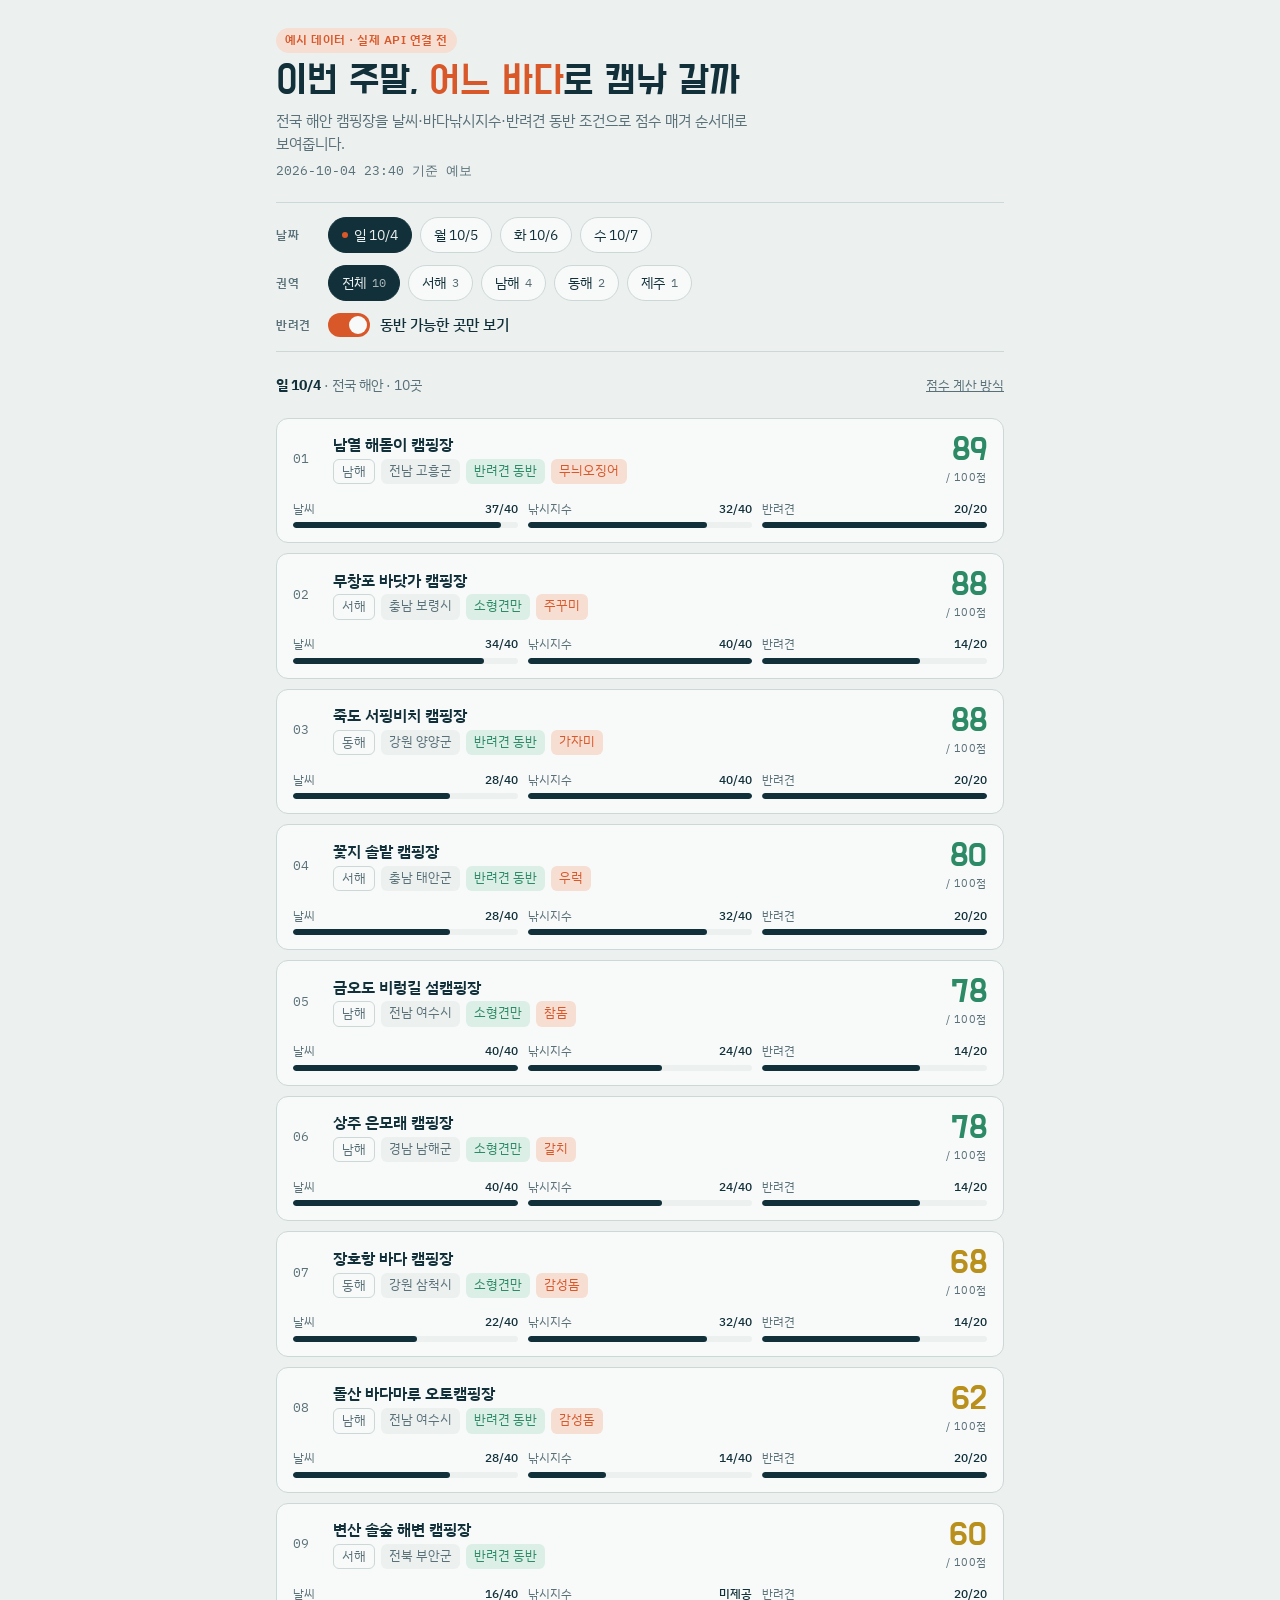
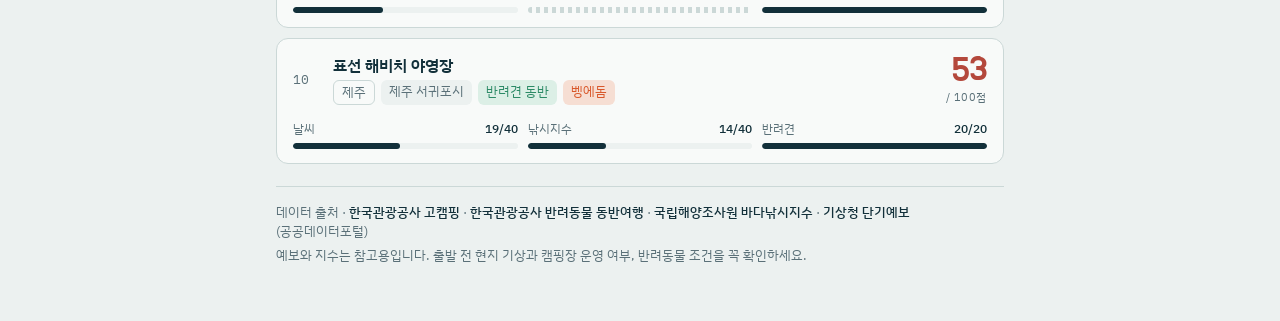
==== docs/index.html @ f3d90e6f "주말 바다캠낚 첫 커밋: 수집기, 웹페이지, 자동 업데이트" ====
<!doctype html>
<html lang="ko">
<head>
<meta charset="utf-8">
<meta name="viewport" content="width=device-width, initial-scale=1, viewport-fit=cover">
<title>주말 바다캠낚</title>
<meta name="description" content="전국 해안 캠핑장을 날씨·바다낚시지수·반려견 동반 조건으로 점수 매겨 보여줍니다.">
<link rel="preconnect" href="https://fonts.googleapis.com">
<link rel="stylesheet" href="https://fonts.googleapis.com/css2?family=Do+Hyeon&family=IBM+Plex+Sans+KR:wght@400;500;600&family=IBM+Plex+Mono:wght@400;500&display=swap">
<style>
/* Layout: 물때표처럼 촘촘한 한 줄 목록. 권역 → 시군 2단 필터, 카드를 누르면 그 자리에서 상세가 펼쳐진다. */
:root{
  --bg:#ECF1F0;--surface:#F8FAF9;--ink:#12303A;--muted:#5A7078;--line:#CBD8D7;
  --accent:#D9582A;--accent-soft:#F6DED3;
  --good:#2C8A66;--ok:#B8901B;--bad:#B4483C;
  --good-soft:#DCEFE6;--ok-soft:#F3EACB;--bad-soft:#F3DCD8;
  --f-display:"Do Hyeon","IBM Plex Sans KR",system-ui,sans-serif;
  --f-body:"IBM Plex Sans KR","Apple SD Gothic Neo","Malgun Gothic",system-ui,sans-serif;
  --f-mono:"IBM Plex Mono",ui-monospace,Menlo,monospace;
  color-scheme:light;
}
@media (prefers-color-scheme: dark){:root{
  --bg:#0D1C21;--surface:#132A31;--ink:#E3EEEC;--muted:#93ABB0;--line:#24434B;
  --accent:#F07A48;--accent-soft:#3A2419;--good:#5FC69A;--ok:#E2BE4E;--bad:#E9786A;
  --good-soft:#173A2E;--ok-soft:#3A3217;--bad-soft:#3E1F1B;color-scheme:dark}}

*{box-sizing:border-box}
html,body{margin:0}
body{background:var(--bg);color:var(--ink);font-family:var(--f-body);font-size:15px;line-height:1.55;padding-top:env(safe-area-inset-top,0px);word-break:keep-all;overflow-wrap:break-word}
[hidden]{display:none!important}
.wrap{max-width:760px;margin:0 auto;padding-inline:16px;padding-block:28px 56px;display:grid;gap:22px}
button{font:inherit;color:inherit}
a{color:inherit}
:focus-visible{outline:2px solid var(--accent);outline-offset:2px}

header{display:grid;gap:6px}
h1{font-family:var(--f-display);font-weight:400;font-size:clamp(30px,6vw,40px);line-height:1.1;margin:0;letter-spacing:-.01em;text-wrap:balance}
h1 em{font-style:normal;color:var(--accent)}
.sub{color:var(--muted);margin:0;max-width:60ch}
.badge{justify-self:start;font-size:12px;font-weight:600;letter-spacing:.04em;color:var(--accent);background:var(--accent-soft);padding:3px 9px;border-radius:999px}
.updated{font-size:12.5px;color:var(--muted);font-family:var(--f-mono)}

.controls{display:grid;gap:12px;padding-block:14px;border-block:1px solid var(--line)}
.row{display:flex;flex-wrap:wrap;gap:8px;align-items:center}
.lbl{font-size:12px;font-weight:600;letter-spacing:.06em;color:var(--muted);min-width:44px}
.chip{border:1px solid var(--line);background:var(--surface);padding:6px 13px;border-radius:999px;cursor:pointer;font-size:14px;display:inline-flex;align-items:center;gap:6px}
.chip[aria-pressed="true"]{background:var(--ink);color:var(--bg);border-color:var(--ink)}
.chip .c{font-family:var(--f-mono);font-size:11.5px;opacity:.7}
.chip .we{width:6px;height:6px;border-radius:50%;background:var(--accent)}
.chip.sm{padding:4px 11px;font-size:13px}
.sub-row{padding-left:52px}
@media (max-width:520px){.sub-row{padding-left:0}}
.toggle{display:inline-flex;align-items:center;gap:10px;cursor:pointer;font-weight:500}
.toggle input{position:absolute;opacity:0;width:1px;height:1px}
.sw{width:42px;height:24px;border-radius:999px;background:var(--line);position:relative;transition:background .2s}
.sw::after{content:"";position:absolute;top:3px;left:3px;width:18px;height:18px;border-radius:50%;background:var(--surface);transition:transform .2s}
.toggle input:checked + .sw{background:var(--accent)}
.toggle input:checked + .sw::after{transform:translateX(18px)}
.toggle input:focus-visible + .sw{outline:2px solid var(--accent);outline-offset:2px}

.summary{display:flex;justify-content:space-between;align-items:baseline;gap:8px;flex-wrap:wrap;font-size:14px;color:var(--muted)}
.summary b{color:var(--ink)}
.howto{background:none;border:none;color:var(--muted);text-decoration:underline;cursor:pointer;padding:0;font-size:13px}
.formula{font-size:13px;color:var(--muted);background:var(--surface);border:1px solid var(--line);border-radius:10px;padding:12px 14px;display:grid;gap:4px}
.formula p{margin:0}

ol.list{list-style:none;margin:0;padding:0;display:grid;gap:10px}
.card{background:var(--surface);border:1px solid var(--line);border-radius:12px;overflow:hidden}
.card.open{border-color:var(--ink)}
.head{width:100%;display:grid;grid-template-columns:auto 1fr auto;gap:14px;align-items:center;padding:14px 16px;background:none;border:none;text-align:left;cursor:pointer}
.rank{font-family:var(--f-mono);font-size:13px;color:var(--muted);width:26px}
.info{min-width:0;display:grid;gap:4px}
.name{font-weight:600;font-size:16px;line-height:1.3;overflow-wrap:anywhere}
.meta{display:flex;flex-wrap:wrap;gap:6px;font-size:12.5px}
.tag{padding:2px 8px;border-radius:6px;background:var(--bg);color:var(--muted)}
.tag.zone{background:transparent;border:1px solid var(--line)}
.tag.pet{background:var(--good-soft);color:var(--good)}
.tag.nopet{background:var(--bad-soft);color:var(--bad)}
.tag.fish{background:var(--accent-soft);color:var(--accent)}
.score{text-align:right;display:grid;justify-items:end;gap:2px}
.score .n{font-family:var(--f-display);font-size:34px;line-height:1;font-variant-numeric:tabular-nums}
.score .of{font-size:11px;color:var(--muted);letter-spacing:.05em}
.score.g .n{color:var(--good)}.score.o .n{color:var(--ok)}.score.b .n{color:var(--bad)}

.bars{display:grid;grid-template-columns:repeat(3,1fr);gap:10px;padding:0 16px 14px}
.bar{display:grid;gap:4px;font-size:12px;color:var(--muted)}
.bar .t{display:flex;justify-content:space-between;font-variant-numeric:tabular-nums}
.bar .t b{color:var(--ink);font-weight:500}
.track{height:6px;border-radius:3px;background:var(--bg);overflow:hidden}
.fill{height:100%;border-radius:3px;background:var(--ink)}
.bar.na .track{background:repeating-linear-gradient(90deg,var(--line) 0 4px,transparent 4px 8px)}

.detail{border-top:1px dashed var(--line);padding:16px;display:grid;gap:18px}
.detail h3{font-size:12px;font-weight:600;letter-spacing:.08em;color:var(--muted);margin:0 0 8px}
.cells{display:grid;grid-template-columns:repeat(4,1fr);gap:8px}
.cell{background:var(--bg);border-radius:8px;padding:8px 10px;display:grid;gap:2px}
.cell span{font-size:11.5px;color:var(--muted)}
.cell b{font-family:var(--f-mono);font-weight:500;font-size:15px;font-variant-numeric:tabular-nums}
.slots{display:grid;grid-template-columns:repeat(3,1fr);gap:8px}
.slot{border:1px solid var(--line);border-radius:8px;padding:8px 10px;font-size:13px;display:grid;gap:2px}
.slot .when{font-weight:600}
.slot .v{font-family:var(--f-mono);font-size:12.5px;color:var(--muted)}
.idx{display:inline-block;font-weight:600;padding:1px 8px;border-radius:5px;font-size:12.5px}
.idx.l5,.idx.l4{background:var(--good-soft);color:var(--good)}
.idx.l3{background:var(--ok-soft);color:var(--ok)}
.idx.l2,.idx.l1{background:var(--bad-soft);color:var(--bad)}
.p{font-size:14px;margin:0}
.p .d{font-family:var(--f-mono);color:var(--muted);font-size:13px}
ul.near{list-style:none;margin:0;padding:0;display:grid;gap:6px}
ul.near li{display:flex;justify-content:space-between;gap:10px;font-size:14px;padding-bottom:6px;border-bottom:1px solid var(--line)}
ul.near li:last-child{border-bottom:none}
ul.near .k{font-size:12px;color:var(--muted);margin-right:6px}
ul.near .d{font-family:var(--f-mono);color:var(--muted);font-size:13px;white-space:nowrap}
.links{display:flex;flex-wrap:wrap;gap:8px;align-items:center}
.cta{border:1px solid var(--ink);background:var(--ink);color:var(--bg);border-radius:8px;padding:8px 14px;font-size:13.5px;font-weight:500;cursor:pointer;text-decoration:none}
.tel{font-family:var(--f-mono);font-size:13px;color:var(--muted);user-select:all}
.more{justify-self:center;border:1px solid var(--line);background:var(--surface);border-radius:999px;padding:8px 18px;cursor:pointer}

.empty{background:var(--surface);border:1px dashed var(--line);border-radius:12px;padding:24px;text-align:center;color:var(--muted)}
footer{font-size:12.5px;color:var(--muted);display:grid;gap:4px;border-top:1px solid var(--line);padding-top:16px}
footer b{color:var(--ink);font-weight:500}

@media (max-width:520px){
  .bars{grid-template-columns:1fr}
  .cells{grid-template-columns:repeat(2,1fr)}
  .slots{grid-template-columns:1fr}
  .head{gap:10px;padding:12px 14px}
}
@media (prefers-reduced-motion:reduce){*{transition:none!important}}
</style>
</head>
<body>
<div class="wrap">
  <header>
    <span class="badge" id="demo-badge" hidden>예시 데이터 · 실제 API 연결 전</span>
    <h1>이번 주말, <em>어느 바다</em>로 캠낚 갈까</h1>
    <p class="sub">전국 해안 캠핑장을 날씨·바다낚시지수·반려견 동반 조건으로 점수 매겨 순서대로 보여줍니다.</p>
    <span class="updated" id="updated"></span>
  </header>

  <section class="controls" aria-label="조건">
    <div class="row" role="group" aria-label="날짜" id="dates"></div>
    <div class="row" role="group" aria-label="권역" id="zones"></div>
    <div class="row sub-row" role="group" aria-label="시군" id="cities" hidden></div>
    <div class="row">
      <span class="lbl">반려견</span>
      <label class="toggle" for="pet-only"><input type="checkbox" id="pet-only" checked><span class="sw" aria-hidden="true"></span>동반 가능한 곳만 보기</label>
    </div>
  </section>

  <div class="summary">
    <span id="summary">데이터를 불러오는 중…</span>
    <button class="howto" id="howto-btn" aria-expanded="false" aria-controls="formula">점수 계산 방식</button>
  </div>
  <div class="formula" id="formula" hidden>
    <p><b>날씨 40점</b> 낮 시간(06~21시) 최고 강수확률과 최대 풍속(4m/s 초과분)을 감점해 계산합니다.</p>
    <p><b>낚시 40점</b> 15km 안 가장 가까운 포인트의 바다낚시지수 5단계(매우좋음 40 · 좋음 32 · 보통 24 · 나쁨 14 · 매우나쁨 6).</p>
    <p><b>편의 20점</b> 반려견 전 견종 가능 20 · 소형견만 14 · 불가 8. 반려견 필터를 끄면 부대시설 수 기준으로 바뀝니다.</p>
    <p>낚시지수가 없는 곳은 날씨와 편의 60점을 100점으로 환산합니다.</p>
  </div>

  <ol class="list" id="list"></ol>
  <button class="more" id="more" hidden>더 보기</button>

  <footer>
    <span>데이터 출처 · <b>한국관광공사 고캠핑</b> · <b>한국관광공사 반려동물 동반여행</b> · <b>국립해양조사원 바다낚시지수</b> · <b>기상청 단기예보</b> (공공데이터포털)</span>
    <span>예보와 지수는 참고용입니다. 출발 전 현지 기상과 캠핑장 운영 여부, 반려동물 조건을 꼭 확인하세요.</span>
  </footer>
</div>

<script>
const ZONES=["서해","남해","동해","제주"];
const LV={"매우좋음":5,"좋음":4,"보통":3,"나쁨":2,"매우나쁨":1};
const PAGE=30;
let DATA=null;
const state={day:null,zone:"전체",city:"전체",petOnly:true,open:null,limit:PAGE};

function load(){try{const s=JSON.parse(localStorage.getItem("camnak")||"{}");
  if(s.zone)state.zone=s.zone;if(typeof s.petOnly==="boolean")state.petOnly=s.petOnly;}catch(e){}}
function save(){try{localStorage.setItem("camnak",JSON.stringify({zone:state.zone,city:state.city,petOnly:state.petOnly}))}catch(e){}}
const esc=s=>String(s??"").replace(/[&<>"']/g,c=>({"&":"&amp;","<":"&lt;",">":"&gt;",'"':"&quot;","'":"&#39;"}[c]));

function scoreOf(s){
  const d=s.days[state.day];
  const conv=state.petOnly?({all:20,small:14,none:8}[s.pet]):s.fac;
  if(d.fishScore==null)return{weather:d.weather,fish:null,conv,total:Math.round((d.weather+conv)/60*100)};
  return{weather:d.weather,fish:d.fishScore,conv,total:d.weather+d.fishScore+conv};
}
const visible=s=>(!state.petOnly||s.pet!=="none")&&s.days[state.day];
const petTag=s=>s.pet==="all"?'<span class="tag pet">반려견 동반</span>':s.pet==="small"?'<span class="tag pet">소형견만</span>':'<span class="tag nopet">반려견 불가</span>';
const bar=(label,v,max)=>v==null
  ?`<div class="bar na"><div class="t"><span>${label}</span><b>미제공</b></div><div class="track"></div></div>`
  :`<div class="bar"><div class="t"><span>${label}</span><b>${v}/${max}</b></div><div class="track"><div class="fill" style="width:${v/max*100}%"></div></div></div>`;
const tone=t=>t>=75?"g":t>=55?"o":"b";
const cell=(k,v)=>v==null||v===""?"":`<div class="cell"><span>${k}</span><b>${esc(v)}</b></div>`;

function renderFilters(){
  document.getElementById("dates").innerHTML='<span class="lbl">날짜</span>'+DATA.dates.map((d,i)=>
    `<button class="chip" id="d-${i}" data-day="${d.key}" aria-pressed="${state.day===d.key}">${d.weekend?'<span class="we" aria-label="주말"></span>':''}${d.label}</button>`).join("");
  const count=z=>DATA.sites.filter(s=>visible(s)&&(z==="전체"||s.zone===z)).length;
  document.getElementById("zones").innerHTML='<span class="lbl">권역</span>'+["전체",...ZONES].map((z,i)=>
    `<button class="chip" id="z-${i}" data-zone="${z}" aria-pressed="${state.zone===z}">${z}<span class="c">${count(z)}</span></button>`).join("");
  const row=document.getElementById("cities");
  if(state.zone==="전체"){row.hidden=true;row.innerHTML="";}
  else{
    const cities=[...new Set(DATA.sites.filter(s=>s.zone===state.zone&&visible(s)).map(s=>s.city))].sort();
    row.hidden=false;
    row.innerHTML=["전체",...cities].map((c,i)=>`<button class="chip sm" id="c-${i}" data-city="${esc(c)}" aria-pressed="${state.city===c}">${c==="전체"?state.zone+" 전체":esc(c)}</button>`).join("");
  }
  document.getElementById("pet-only").checked=state.petOnly;
}

function detailHtml(s,d){
  const f=d.fishScore!=null;
  let pointHtml;
  if(f)pointHtml=`<p class="p">${esc(s.point.name)} <span class="d">${s.point.km}km</span>${d.fishName?` · 대상어 ${esc(d.fishName)}`:""} · 낚시지수 <span class="idx l${LV[d.idx]||3}">${esc(d.idx)}</span></p>`;
  else if(s.point&&s.point.name)pointHtml=`<p class="p">${esc(s.point.name)} <span class="d">${s.point.km}km</span> · 이 날짜의 낚시지수가 아직 없어요.</p>`;
  else if(s.point)pointHtml=`<p class="p">반경 15km 안에 낚시지수 제공 포인트가 없어요 <span class="d">(가장 가까운 곳 ${s.point.km}km)</span>.</p>`;
  else pointHtml=`<p class="p">낚시지수는 곧 연결됩니다. 지금은 날씨와 편의 점수로만 순위를 매겼어요.</p>`;
  const near=s.near&&s.near.length
    ?`<ul class="near">${s.near.map(n=>`<li><span><span class="k">${esc(n[0])}</span>${esc(n[1])}</span><span class="d">${n[2]}km</span></li>`).join("")}</ul>`
    :`<p class="p">10km 안에 등록된 반려동물 동반 장소가 없어요.</p>`;
  const petNote=s.petRaw?` · 캠핑장 표기: ${esc(s.petRaw)}`:"";
  return `
    <div><h3>바다·날씨</h3><div class="cells">
      ${cell("강수확률",d.rain+" %")}${cell("최대 풍속",d.wind+" m/s")}${d.wave!=null?cell("파고",d.wave.toFixed(1)+" m"):""}
      ${d.tmax!=null?cell("기온",`${d.tmin}~${d.tmax} ℃`):""}${d.sea!=null?cell("수온",d.sea+" ℃"):""}${d.tide?cell("물때",d.tide):""}</div></div>
    <div><h3>시간대별 날씨</h3><div class="slots">${d.slots.map(x=>`<div class="slot"><span class="when">${x[0]}</span><span>${esc(x[1])}</span><span class="v">${esc(x[2])}</span></div>`).join("")}</div></div>
    <div><h3>가까운 낚시 포인트</h3>${pointHtml}</div>
    <div><h3>주변 반려동물 동반 장소${petNote}</h3>${near}</div>
    <div class="links">${s.link?`<a class="cta" href="${esc(s.link)}" target="_blank" rel="noopener">예약·홈페이지</a>`:""}${s.tel?`<span class="tel">${esc(s.tel)}</span>`:""}<span class="p" style="color:var(--muted);font-size:13px">${esc(s.addr)}</span></div>`;
}

function render(){
  renderFilters();
  const rows=DATA.sites.filter(s=>visible(s)&&(state.zone==="전체"||s.zone===state.zone)&&(state.city==="전체"||s.city===state.city))
    .map(s=>({s,sc:scoreOf(s)})).sort((a,b)=>b.sc.total-a.sc.total);
  const dl=DATA.dates.find(d=>d.key===state.day);
  const where=state.zone==="전체"?"전국 해안":state.city==="전체"?state.zone+" 권역":state.zone+" · "+state.city;
  document.getElementById("summary").innerHTML=`<b>${dl?dl.label:""}</b> · ${where} · ${rows.length}곳`;

  const list=document.getElementById("list");
  const more=document.getElementById("more");
  if(!rows.length){list.innerHTML='<li class="empty">조건에 맞는 캠핑장이 없어요. 권역을 넓히거나 반려견 필터를 꺼 보세요.</li>';more.hidden=true;return;}
  list.innerHTML=rows.slice(0,state.limit).map(({s,sc},i)=>{
    const d=s.days[state.day];const open=state.open===s.id;
    return `<li class="card${open?" open":""}">
      <button class="head" id="h-${s.id}" data-id="${s.id}" aria-expanded="${open}" aria-controls="x-${s.id}">
        <span class="rank">${String(i+1).padStart(2,"0")}</span>
        <span class="info"><span class="name">${esc(s.name)}</span>
          <span class="meta"><span class="tag zone">${s.zone}</span><span class="tag">${esc(s.area)}</span>${petTag(s)}${d.fishName?`<span class="tag fish">${esc(d.fishName)}</span>`:""}</span></span>
        <span class="score ${tone(sc.total)}"><span class="n">${sc.total}</span><span class="of">/ 100점</span></span>
      </button>
      <div class="bars">${bar("날씨",sc.weather,40)}${bar("낚시지수",sc.fish,40)}${bar(state.petOnly?"반려견":"편의시설",sc.conv,20)}</div>
      <div class="detail" id="x-${s.id}" ${open?"":"hidden"}>${open?detailHtml(s,d):""}</div></li>`;}).join("");
  more.hidden=rows.length<=state.limit;
  more.textContent=`더 보기 (${rows.length-state.limit}곳 남음)`;
}

document.addEventListener("click",e=>{
  const day=e.target.closest("[data-day]");if(day){state.day=day.dataset.day;render();return;}
  const z=e.target.closest("[data-zone]");if(z){state.zone=z.dataset.zone;state.city="전체";state.open=null;state.limit=PAGE;save();render();return;}
  const c=e.target.closest("[data-city]");if(c){state.city=c.dataset.city;state.open=null;state.limit=PAGE;save();render();return;}
  const h=e.target.closest(".head");if(h){state.open=state.open===h.dataset.id?null:h.dataset.id;render();document.getElementById("h-"+h.dataset.id)?.focus();return;}
});
document.getElementById("more").addEventListener("click",()=>{state.limit+=PAGE;render();});
document.getElementById("pet-only").addEventListener("change",e=>{state.petOnly=e.target.checked;save();render();});
document.getElementById("howto-btn").addEventListener("click",e=>{const f=document.getElementById("formula");f.hidden=!f.hidden;e.currentTarget.setAttribute("aria-expanded",String(!f.hidden));});

load();
fetch("data/sites.json",{cache:"no-cache"}).then(r=>{if(!r.ok)throw new Error(r.status);return r.json();}).then(d=>{
  DATA=d;
  document.getElementById("demo-badge").hidden=!d.demo;
  document.getElementById("updated").textContent=`${d.updated} 기준 예보`;
  const we=d.dates.find(x=>x.weekend);
  state.day=(we||d.dates[0]).key;
  if(!ZONES.includes(state.zone))state.zone="전체";
  render();
}).catch(()=>{document.getElementById("summary").textContent="데이터를 불러오지 못했어요. 잠시 후 새로고침해 주세요.";});
</script>
</body>
</html>
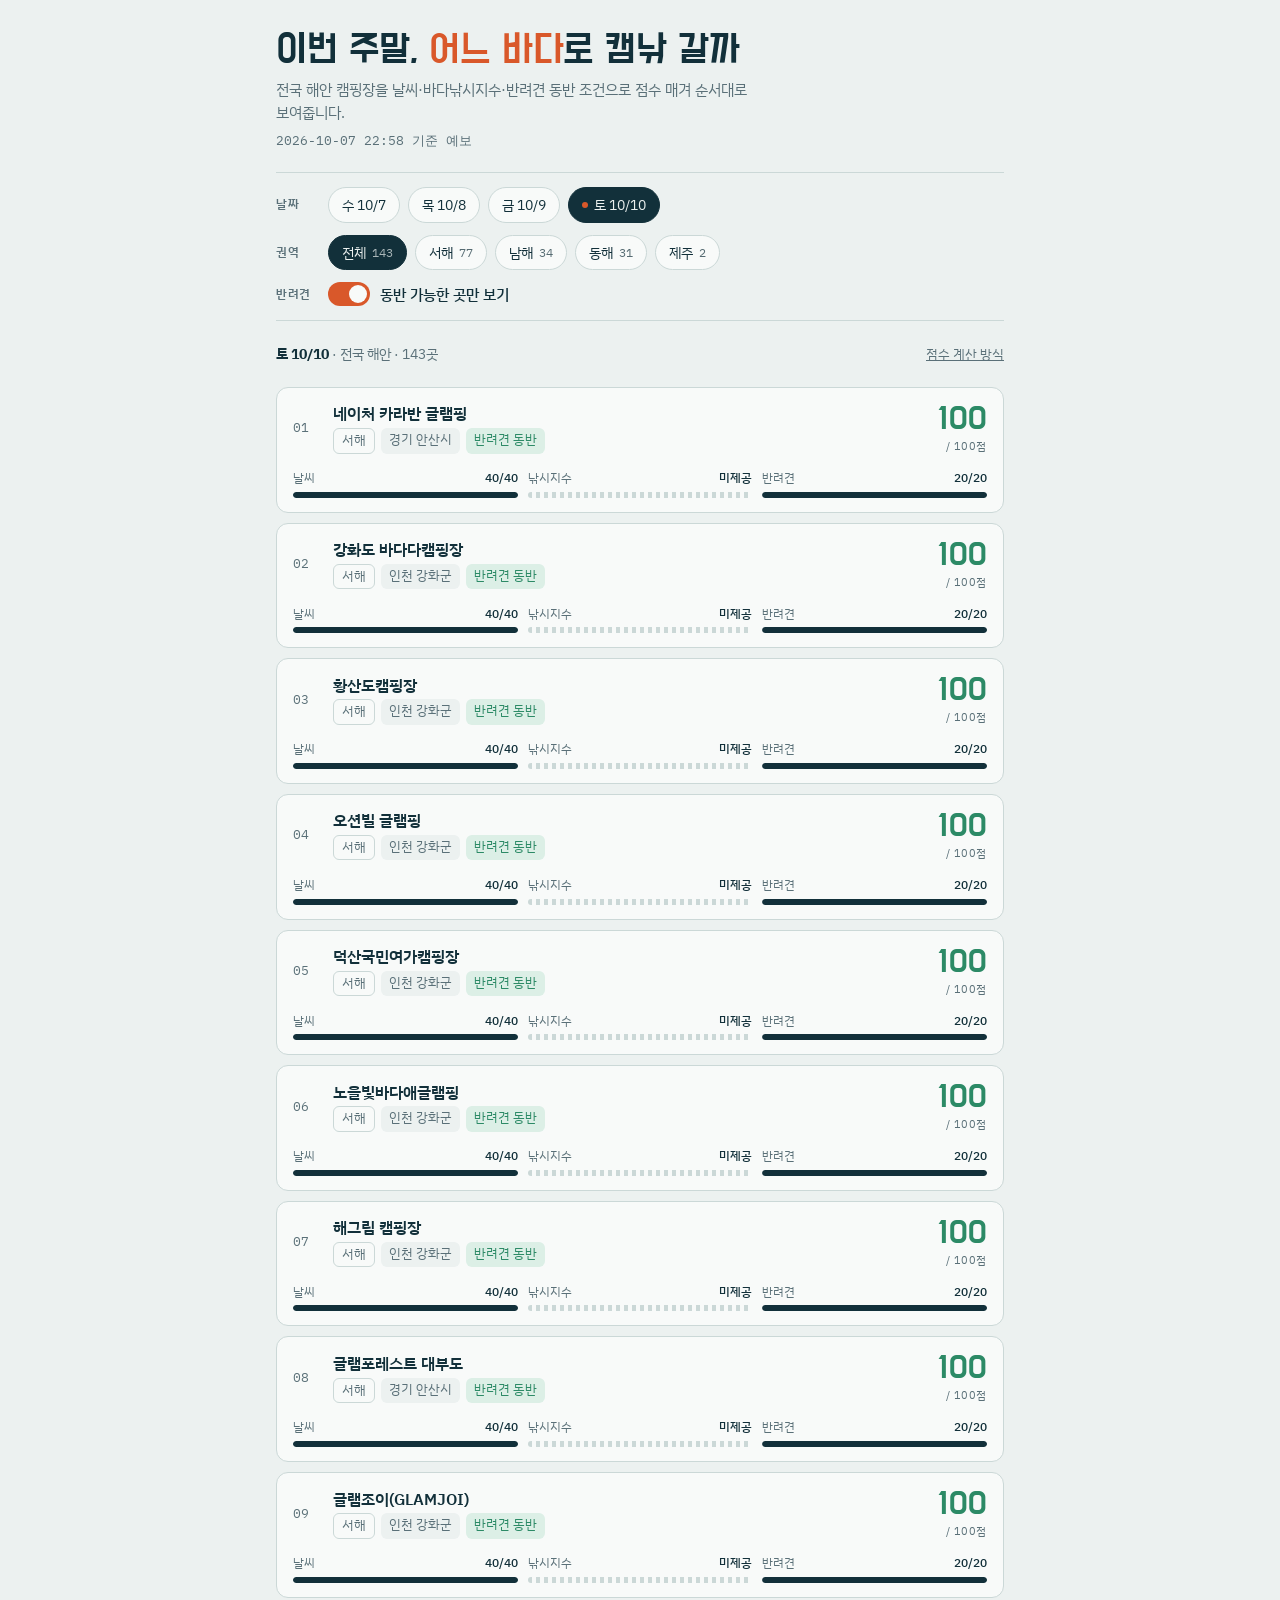
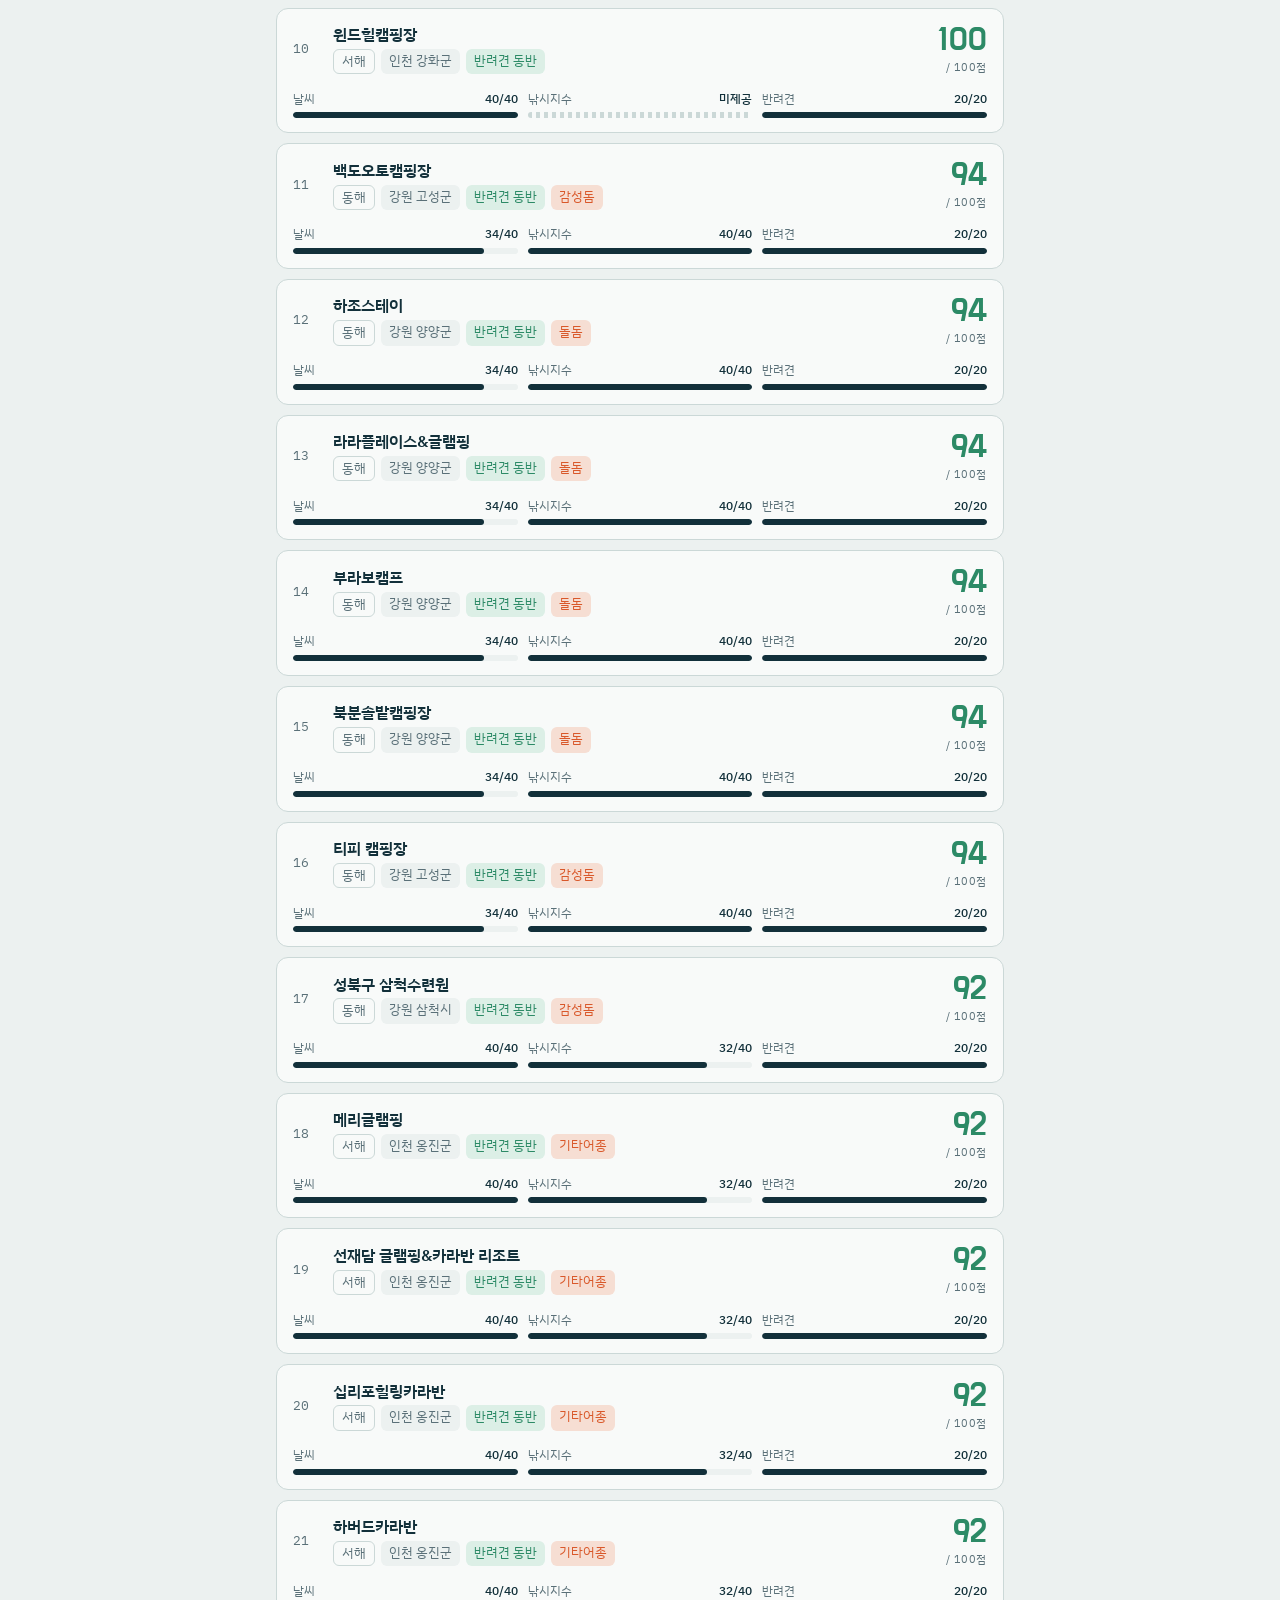
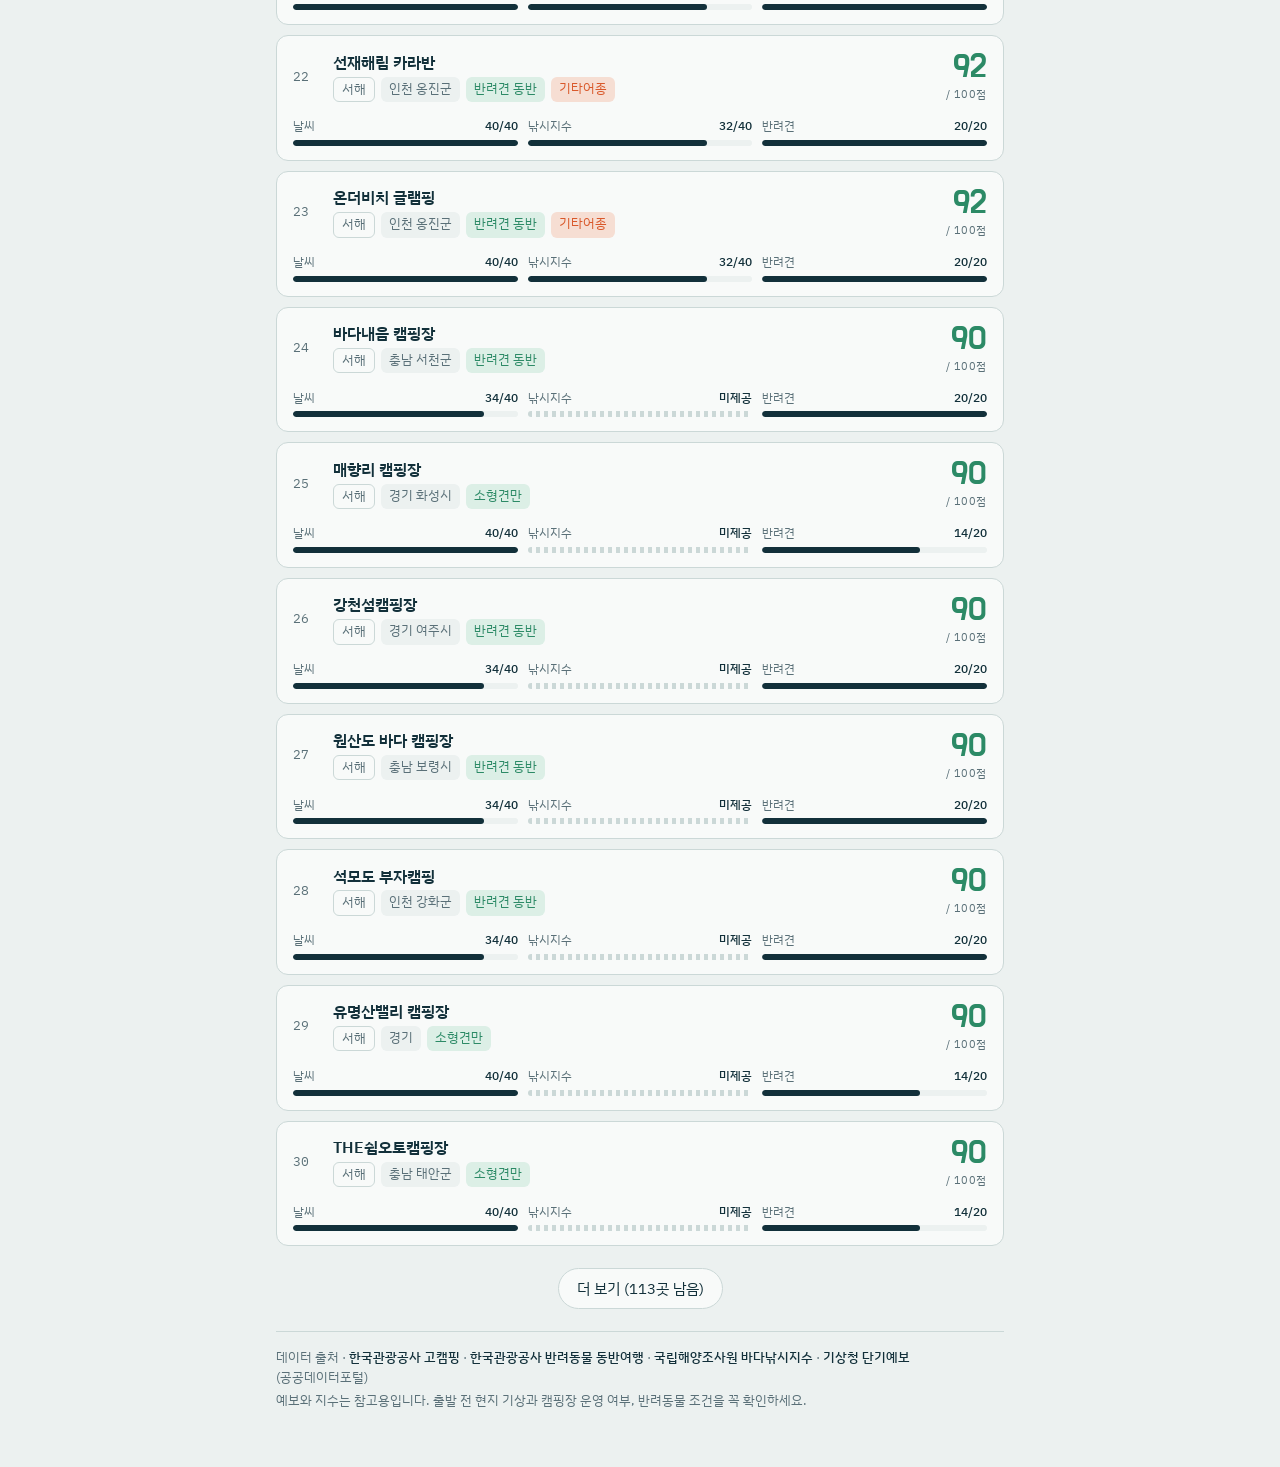
==== commit 21626907: "서해·남해 경계 캠핑장을 두 권역에 모두 표시, 반려견 표기 없음은 불가로 안내" ====
--- a/docs/index.html
+++ b/docs/index.html
@@ -187,6 +187,8 @@
   return{weather:d.weather,fish:d.fishScore,conv,total:d.weather+d.fishScore+conv};
 }
 const visible=s=>(!state.petOnly||s.pet!=="none")&&s.days[state.day];
+const zonesOf=s=>s.zones||[s.zone];
+const inZone=(s,z)=>z==="전체"||zonesOf(s).includes(z);
 const petTag=s=>s.pet==="all"?'<span class="tag pet">반려견 동반</span>':s.pet==="small"?'<span class="tag pet">소형견만</span>':'<span class="tag nopet">반려견 불가</span>';
 const bar=(label,v,max)=>v==null
   ?`<div class="bar na"><div class="t"><span>${label}</span><b>미제공</b></div><div class="track"></div></div>`
@@ -197,13 +199,13 @@
 function renderFilters(){
   document.getElementById("dates").innerHTML='<span class="lbl">날짜</span>'+DATA.dates.map((d,i)=>
     `<button class="chip" id="d-${i}" data-day="${d.key}" aria-pressed="${state.day===d.key}">${d.weekend?'<span class="we" aria-label="주말"></span>':''}${d.label}</button>`).join("");
-  const count=z=>DATA.sites.filter(s=>visible(s)&&(z==="전체"||s.zone===z)).length;
+  const count=z=>DATA.sites.filter(s=>visible(s)&&inZone(s,z)).length;
   document.getElementById("zones").innerHTML='<span class="lbl">권역</span>'+["전체",...ZONES].map((z,i)=>
     `<button class="chip" id="z-${i}" data-zone="${z}" aria-pressed="${state.zone===z}">${z}<span class="c">${count(z)}</span></button>`).join("");
   const row=document.getElementById("cities");
   if(state.zone==="전체"){row.hidden=true;row.innerHTML="";}
   else{
-    const cities=[...new Set(DATA.sites.filter(s=>s.zone===state.zone&&visible(s)).map(s=>s.city))].sort();
+    const cities=[...new Set(DATA.sites.filter(s=>inZone(s,state.zone)&&visible(s)).map(s=>s.city))].sort();
     row.hidden=false;
     row.innerHTML=["전체",...cities].map((c,i)=>`<button class="chip sm" id="c-${i}" data-city="${esc(c)}" aria-pressed="${state.city===c}">${c==="전체"?state.zone+" 전체":esc(c)}</button>`).join("");
   }
@@ -220,7 +222,7 @@
   const near=s.near&&s.near.length
     ?`<ul class="near">${s.near.map(n=>`<li><span><span class="k">${esc(n[0])}</span>${esc(n[1])}</span><span class="d">${n[2]}km</span></li>`).join("")}</ul>`
     :`<p class="p">10km 안에 등록된 반려동물 동반 장소가 없어요.</p>`;
-  const petNote=s.petRaw?` · 캠핑장 표기: ${esc(s.petRaw)}`:"";
+  const petNote=s.petRaw?` · 캠핑장 표기: ${esc(s.petRaw)}`:" · 캠핑장 표기 없음(동반 불가로 분류)";
   return `
     <div><h3>바다·날씨</h3><div class="cells">
       ${cell("강수확률",d.rain+" %")}${cell("최대 풍속",d.wind+" m/s")}${d.wave!=null?cell("파고",d.wave.toFixed(1)+" m"):""}
@@ -233,7 +235,7 @@
 
 function render(){
   renderFilters();
-  const rows=DATA.sites.filter(s=>visible(s)&&(state.zone==="전체"||s.zone===state.zone)&&(state.city==="전체"||s.city===state.city))
+  const rows=DATA.sites.filter(s=>visible(s)&&inZone(s,state.zone)&&(state.city==="전체"||s.city===state.city))
     .map(s=>({s,sc:scoreOf(s)})).sort((a,b)=>b.sc.total-a.sc.total);
   const dl=DATA.dates.find(d=>d.key===state.day);
   const where=state.zone==="전체"?"전국 해안":state.city==="전체"?state.zone+" 권역":state.zone+" · "+state.city;
@@ -248,7 +250,7 @@
       <button class="head" id="h-${s.id}" data-id="${s.id}" aria-expanded="${open}" aria-controls="x-${s.id}">
         <span class="rank">${String(i+1).padStart(2,"0")}</span>
         <span class="info"><span class="name">${esc(s.name)}</span>
-          <span class="meta"><span class="tag zone">${s.zone}</span><span class="tag">${esc(s.area)}</span>${petTag(s)}${d.fishName?`<span class="tag fish">${esc(d.fishName)}</span>`:""}</span></span>
+          <span class="meta"><span class="tag zone">${zonesOf(s).join("·")}</span><span class="tag">${esc(s.area)}</span>${petTag(s)}${d.fishName?`<span class="tag fish">${esc(d.fishName)}</span>`:""}</span></span>
         <span class="score ${tone(sc.total)}"><span class="n">${sc.total}</span><span class="of">/ 100점</span></span>
       </button>
       <div class="bars">${bar("날씨",sc.weather,40)}${bar("낚시지수",sc.fish,40)}${bar(state.petOnly?"반려견":"편의시설",sc.conv,20)}</div>
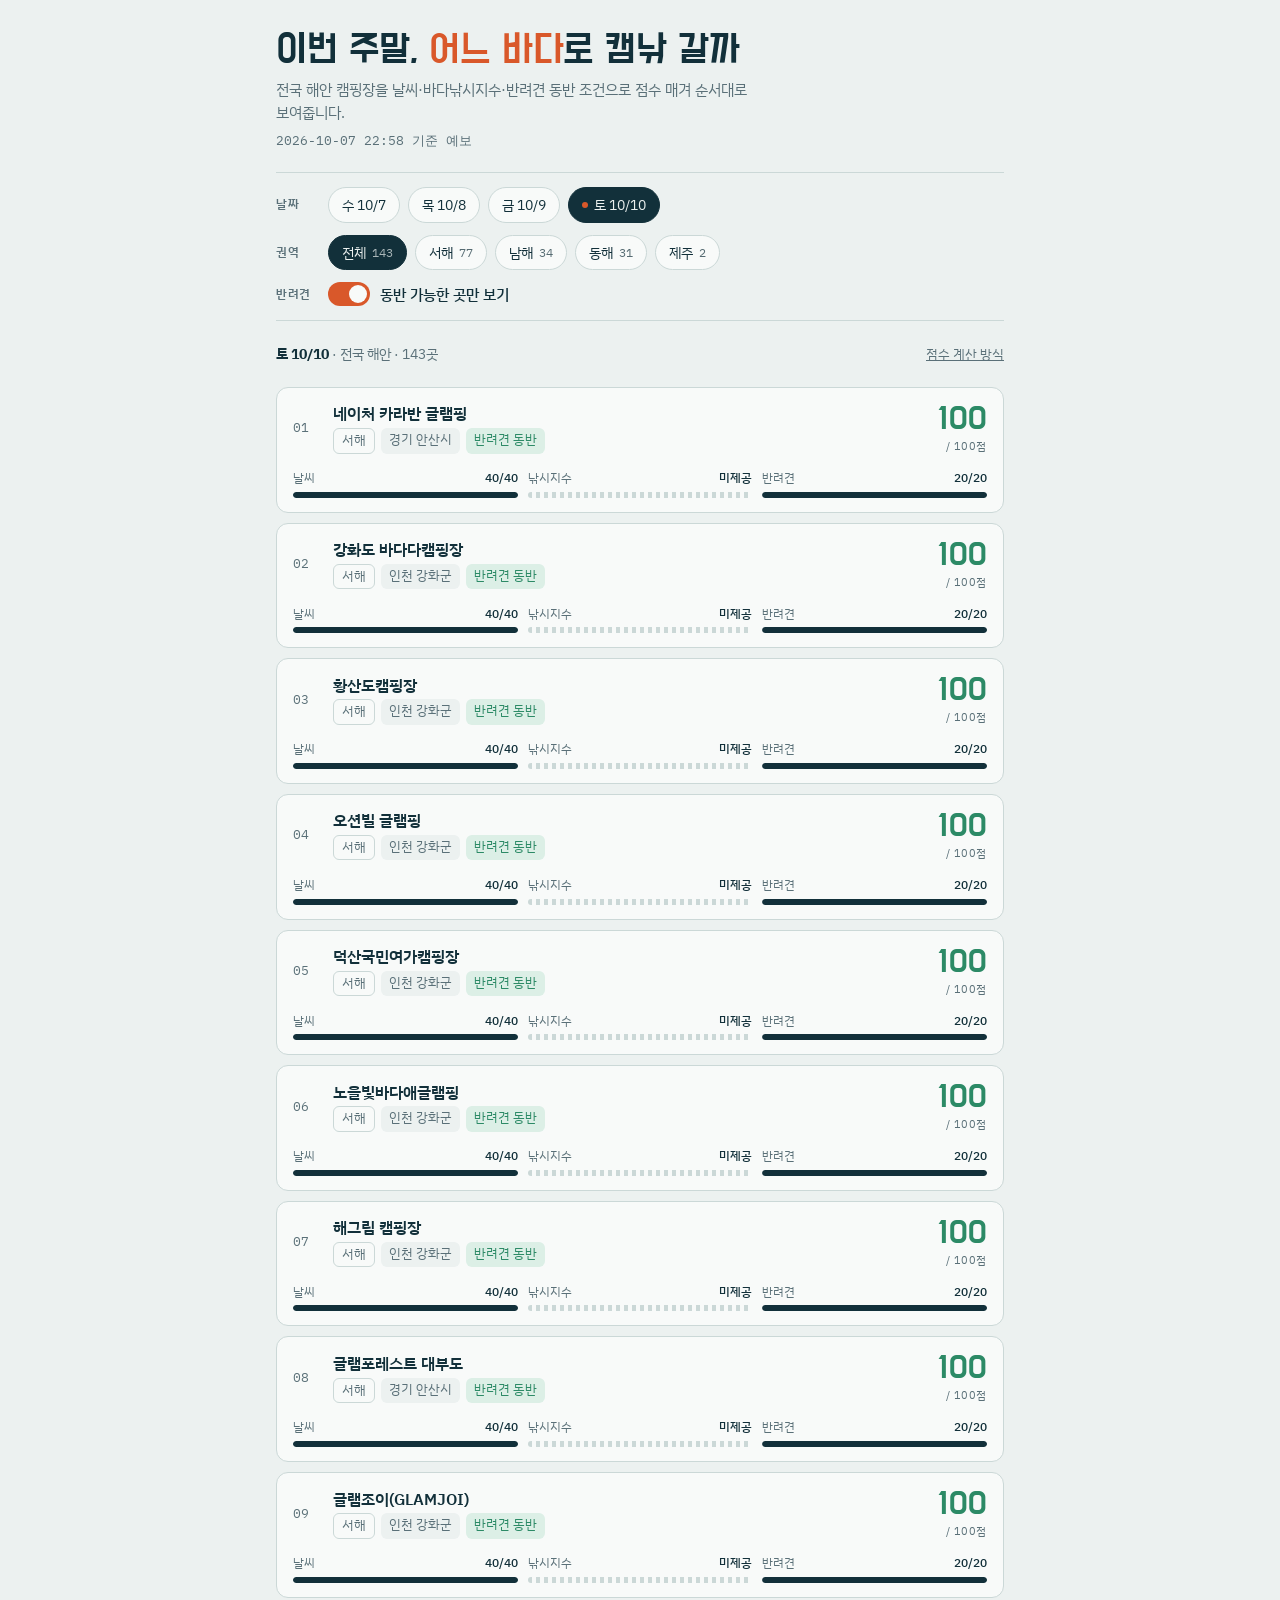
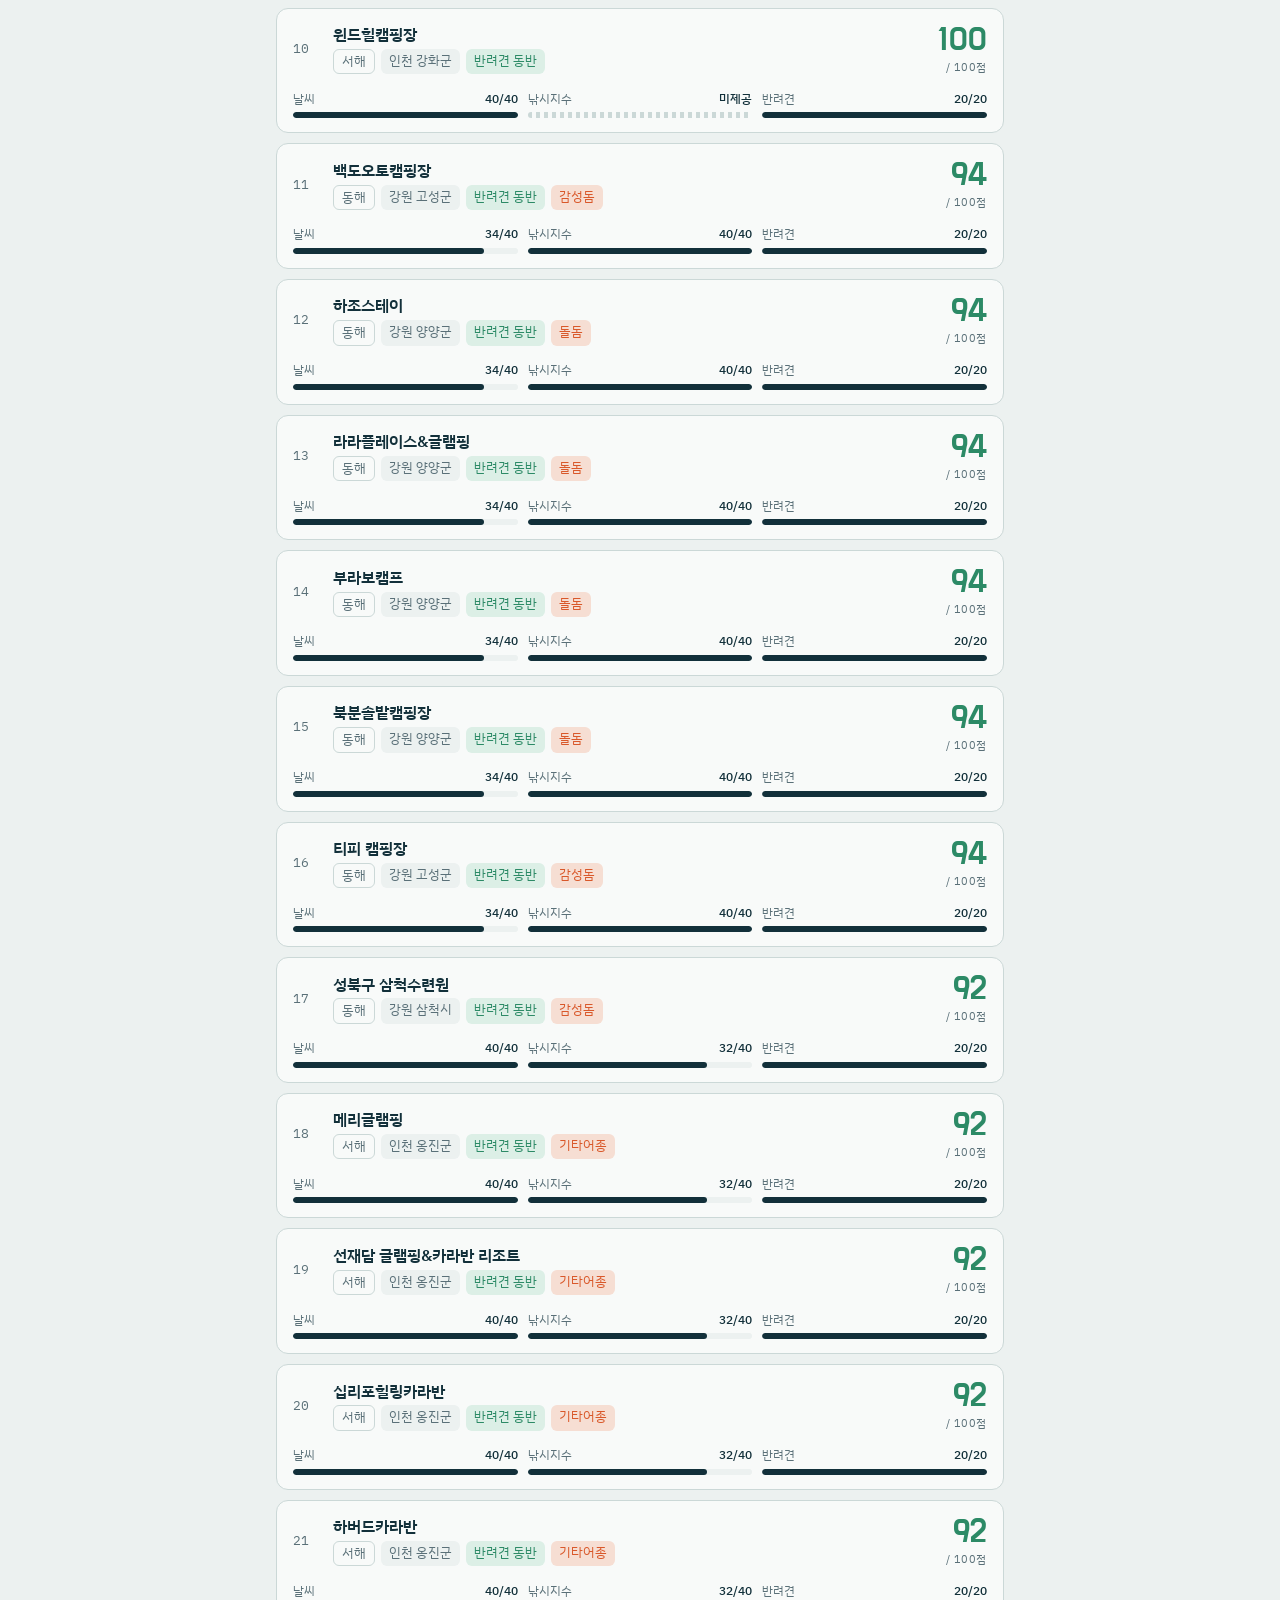
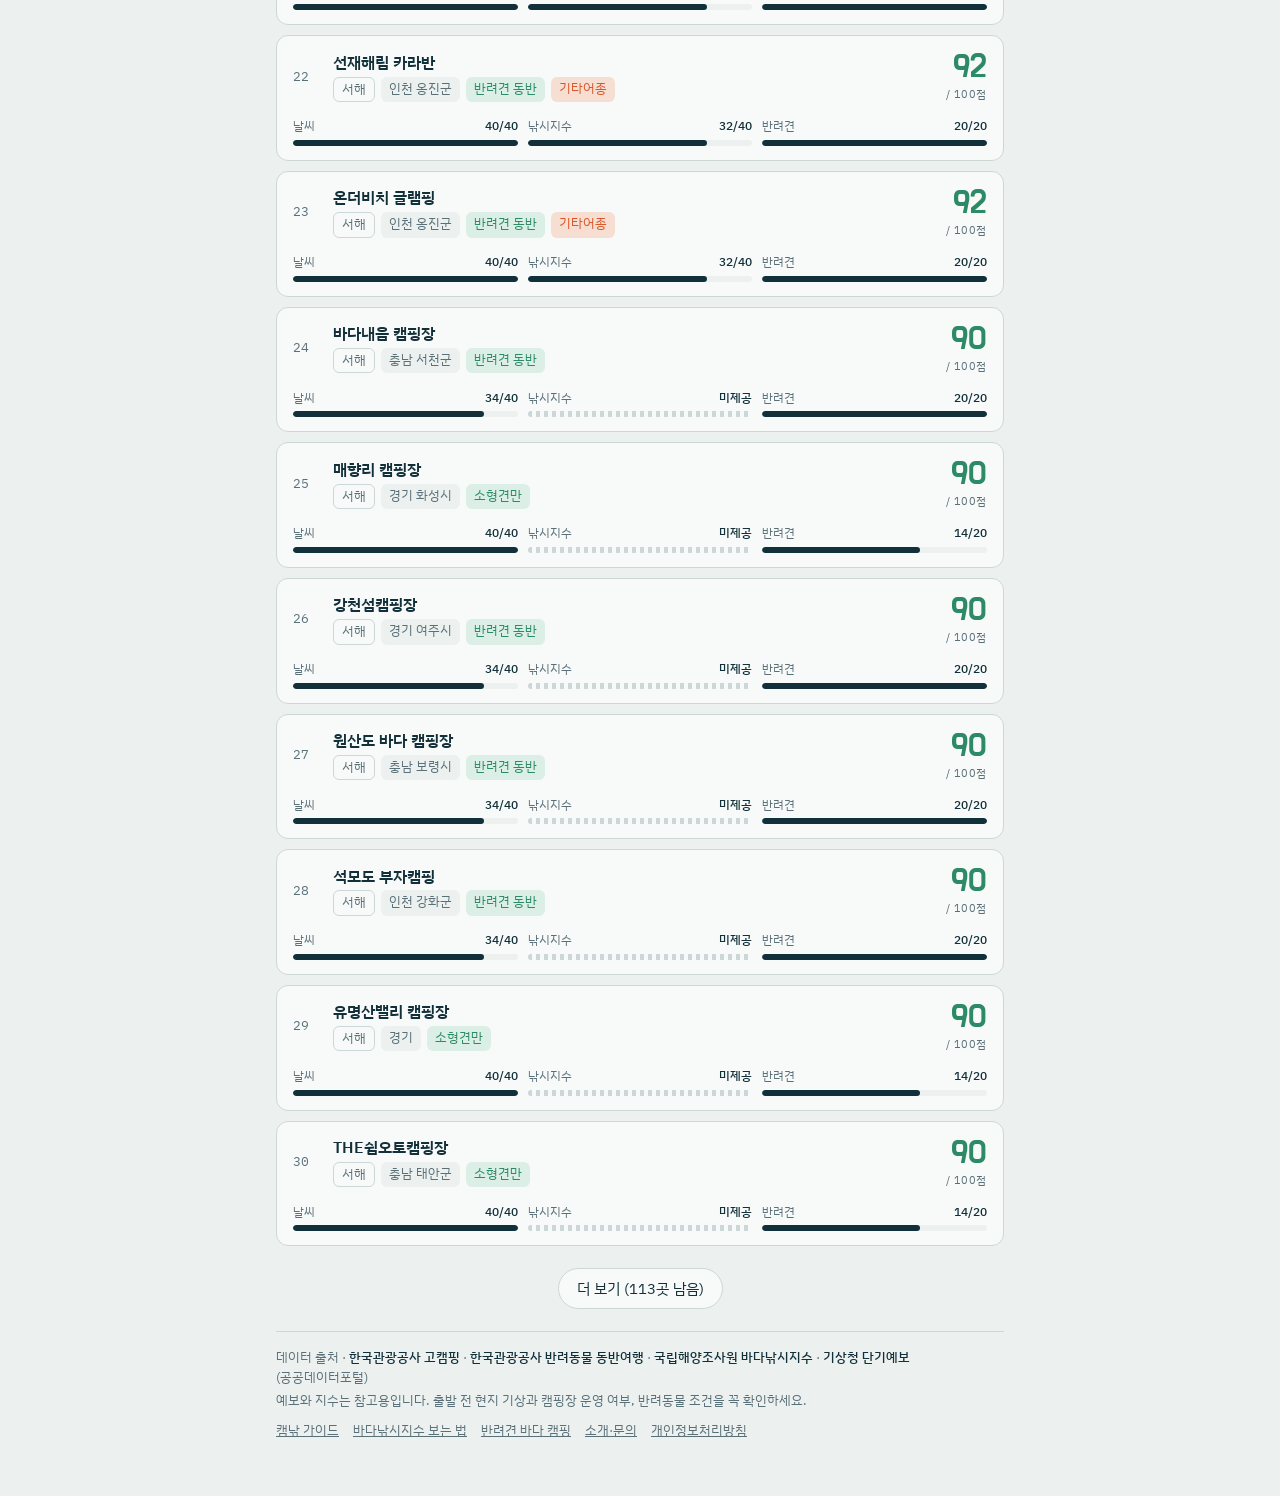
==== commit e0ffb9f5: "애드센스 심사 준비: 소개·문의, 개인정보처리방침, 캠낚 가이드 2편" ====
--- a/docs/index.html
+++ b/docs/index.html
@@ -119,6 +119,8 @@
 .empty{background:var(--surface);border:1px dashed var(--line);border-radius:12px;padding:24px;text-align:center;color:var(--muted)}
 footer{font-size:12.5px;color:var(--muted);display:grid;gap:4px;border-top:1px solid var(--line);padding-top:16px}
 footer b{color:var(--ink);font-weight:500}
+.flinks{display:flex;flex-wrap:wrap;gap:4px 14px;margin-top:6px}
+.flinks a{color:var(--muted)}
 
 @media (max-width:520px){
   .bars{grid-template-columns:1fr}
@@ -165,6 +167,7 @@
   <footer>
     <span>데이터 출처 · <b>한국관광공사 고캠핑</b> · <b>한국관광공사 반려동물 동반여행</b> · <b>국립해양조사원 바다낚시지수</b> · <b>기상청 단기예보</b> (공공데이터포털)</span>
     <span>예보와 지수는 참고용입니다. 출발 전 현지 기상과 캠핑장 운영 여부, 반려동물 조건을 꼭 확인하세요.</span>
+    <nav class="flinks"><a href="guide.html">캠낚 가이드</a><a href="guide-fishing-index.html">바다낚시지수 보는 법</a><a href="guide-dog-camping.html">반려견 바다 캠핑</a><a href="about.html">소개·문의</a><a href="privacy.html">개인정보처리방침</a></nav>
   </footer>
 </div>
 
